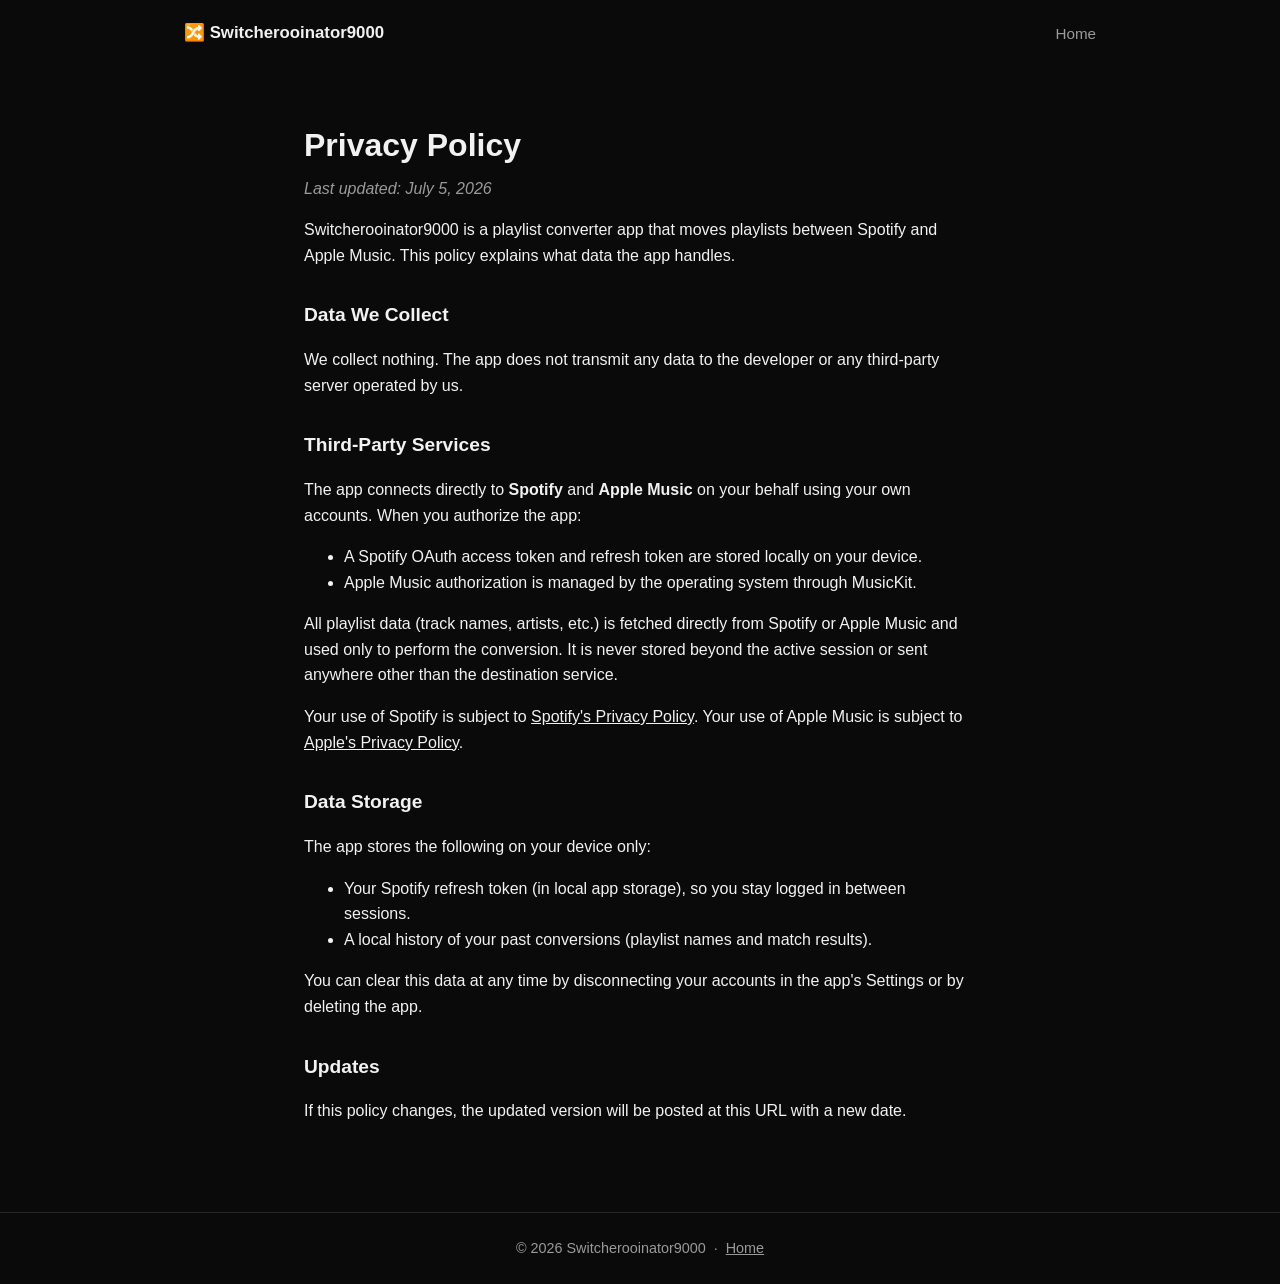
==== privacy.html @ 11e17872 "Initial commit: Switcherooinator9000 marketing site Barebones static site with a splash page (screen" ====
<!DOCTYPE html>
<html lang="en">

<head>
  <meta charset="UTF-8" />
  <meta name="viewport" content="width=device-width, initial-scale=1.0" />
  <title>Privacy Policy — Switcherooinator9000</title>
  <meta name="description" content="Privacy Policy for Switcherooinator9000." />
  <link rel="icon"
    href="data:image/svg+xml,<svg xmlns=%22http://www.w3.org/2000/svg%22 viewBox=%220 0 100 100%22><text y=%22.9em%22 font-size=%2290%22>🔀</text></svg>" />
  <link rel="stylesheet" href="styles.css" />
</head>

<body>
  <header class="nav">
    <a class="brand" href="/">🔀 Switcherooinator9000</a>
    <nav>
      <a href="index.html">Home</a>
    </nav>
  </header>

  <main class="doc">
    <h1>Privacy Policy</h1>
    <p class="updated"><em>Last updated: July 5, 2026</em></p>

    <p>Switcherooinator9000 is a playlist converter app that moves playlists between Spotify and Apple Music. This
      policy explains what data the app handles.</p>

    <h2>Data We Collect</h2>
    <p>We collect nothing. The app does not transmit any data to the developer or any third-party server operated by us.
    </p>

    <h2>Third-Party Services</h2>
    <p>The app connects directly to <strong>Spotify</strong> and <strong>Apple Music</strong> on your behalf using your
      own accounts. When you authorize the app:</p>
    <ul>
      <li>A Spotify OAuth access token and refresh token are stored locally on your device.</li>
      <li>Apple Music authorization is managed by the operating system through MusicKit.</li>
    </ul>
    <p>All playlist data (track names, artists, etc.) is fetched directly from Spotify or Apple Music and used only to
      perform the conversion. It is never stored beyond the active session or sent anywhere other than the destination
      service.</p>
    <p>Your use of Spotify is subject to <a href="https://www.spotify.com/legal/privacy-policy/">Spotify's Privacy
        Policy</a>. Your use of Apple Music is subject to <a href="https://www.apple.com/legal/privacy/">Apple's Privacy
        Policy</a>.</p>

    <h2>Data Storage</h2>
    <p>The app stores the following on your device only:</p>
    <ul>
      <li>Your Spotify refresh token (in local app storage), so you stay logged in between sessions.</li>
      <li>A local history of your past conversions (playlist names and match results).</li>
    </ul>
    <p>You can clear this data at any time by disconnecting your accounts in the app's Settings or by deleting the app.
    </p>

    <h2>Updates</h2>

    <p>If this policy changes, the updated version will be posted at this URL with a new date.</p>
  </main>

  <footer>
    <p>&copy; 2026 Switcherooinator9000 &nbsp;·&nbsp; <a href="index.html">Home</a></p>
  </footer>
</body>

</html>
---- styles.css ----
:root {
  --bg: #0a0a0a;
  --panel: #141414;
  --text: #f2f2f2;
  --muted: #9a9a9a;
  --border: #262626;
  --apple: #fa2d48;
  --spotify: #1db954;
}

* { box-sizing: border-box; }

html { -webkit-text-size-adjust: 100%; }

body {
  margin: 0;
  background: var(--bg);
  color: var(--text);
  font-family: -apple-system, BlinkMacSystemFont, "Segoe UI", Roboto, Helvetica, Arial, sans-serif;
  line-height: 1.6;
}

a { color: inherit; }

/* Nav */
.nav {
  display: flex;
  align-items: center;
  justify-content: space-between;
  max-width: 960px;
  margin: 0 auto;
  padding: 20px 24px;
}
.brand {
  font-weight: 700;
  text-decoration: none;
  font-size: 1.05rem;
}
.nav nav a {
  color: var(--muted);
  text-decoration: none;
  font-size: 0.95rem;
}
.nav nav a:hover { color: var(--text); }

/* Layout */
main {
  max-width: 960px;
  margin: 0 auto;
  padding: 24px;
}

/* Hero */
.hero {
  text-align: center;
  padding: 48px 0 32px;
}
.hero h1 {
  font-size: clamp(1.9rem, 5vw, 3rem);
  line-height: 1.15;
  margin: 0 0 16px;
  font-weight: 800;
  letter-spacing: -0.02em;
}
.apple { color: var(--apple); }
.spotify { color: var(--spotify); }
.tagline {
  font-size: 1.15rem;
  color: var(--text);
  max-width: 34ch;
  margin: 0 auto 12px;
}
.direction {
  color: var(--muted);
  font-size: 0.95rem;
  margin: 0;
}

/* Screenshot */
.shot {
  margin: 8px auto 56px;
  max-width: 820px;
}
.shot img {
  width: 100%;
  height: auto;
  display: block;
  border: 1px solid var(--border);
  border-radius: 14px;
}

/* How it works */
.how {
  background: var(--panel);
  border: 1px solid var(--border);
  border-radius: 14px;
  padding: 28px 32px;
  max-width: 640px;
  margin: 0 auto 48px;
}
.how h2 {
  margin: 0 0 16px;
  font-size: 1.3rem;
}
.how ol {
  margin: 0;
  padding-left: 22px;
}
.how li { margin-bottom: 10px; }
.how li:last-child { margin-bottom: 0; }

/* Doc pages */
.doc { max-width: 720px; padding-top: 32px; padding-bottom: 48px; }
.doc h1 { margin-bottom: 4px; }
.doc h2 { margin-top: 32px; font-size: 1.2rem; }
.doc .updated { color: var(--muted); margin-top: 0; }

/* Footer */
footer {
  border-top: 1px solid var(--border);
  margin-top: 24px;
}
footer p {
  max-width: 960px;
  margin: 0 auto;
  padding: 24px;
  color: var(--muted);
  font-size: 0.9rem;
  text-align: center;
}
footer a { color: var(--muted); }
footer a:hover { color: var(--text); }
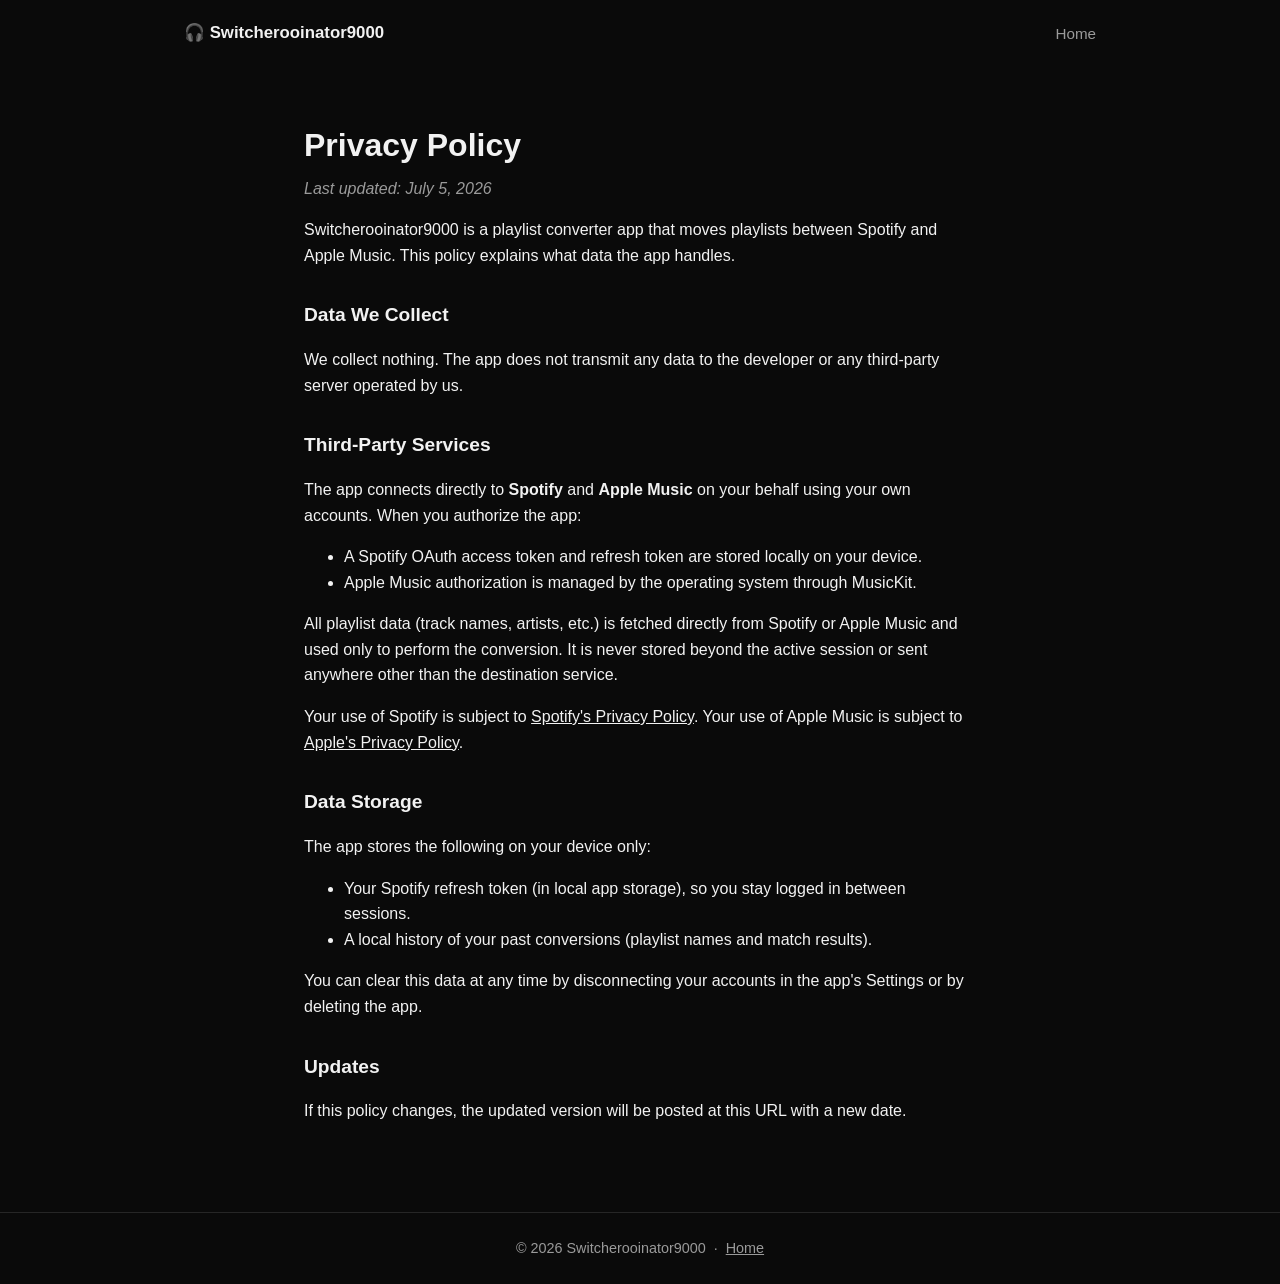
==== commit 50eecc46: "Change header emoji to headphones (🎧) Co-Authored-By: Claude Opus 4.8 (1M context) <noreply@anthropi" ====
--- a/privacy.html
+++ b/privacy.html
@@ -7,13 +7,13 @@
   <title>Privacy Policy — Switcherooinator9000</title>
   <meta name="description" content="Privacy Policy for Switcherooinator9000." />
   <link rel="icon"
-    href="data:image/svg+xml,<svg xmlns=%22http://www.w3.org/2000/svg%22 viewBox=%220 0 100 100%22><text y=%22.9em%22 font-size=%2290%22>🔀</text></svg>" />
+    href="data:image/svg+xml,<svg xmlns=%22http://www.w3.org/2000/svg%22 viewBox=%220 0 100 100%22><text y=%22.9em%22 font-size=%2290%22>🎧</text></svg>" />
   <link rel="stylesheet" href="styles.css" />
 </head>
 
 <body>
   <header class="nav">
-    <a class="brand" href="/">🔀 Switcherooinator9000</a>
+    <a class="brand" href="index.html">🎧 Switcherooinator9000</a>
     <nav>
       <a href="index.html">Home</a>
     </nav>
